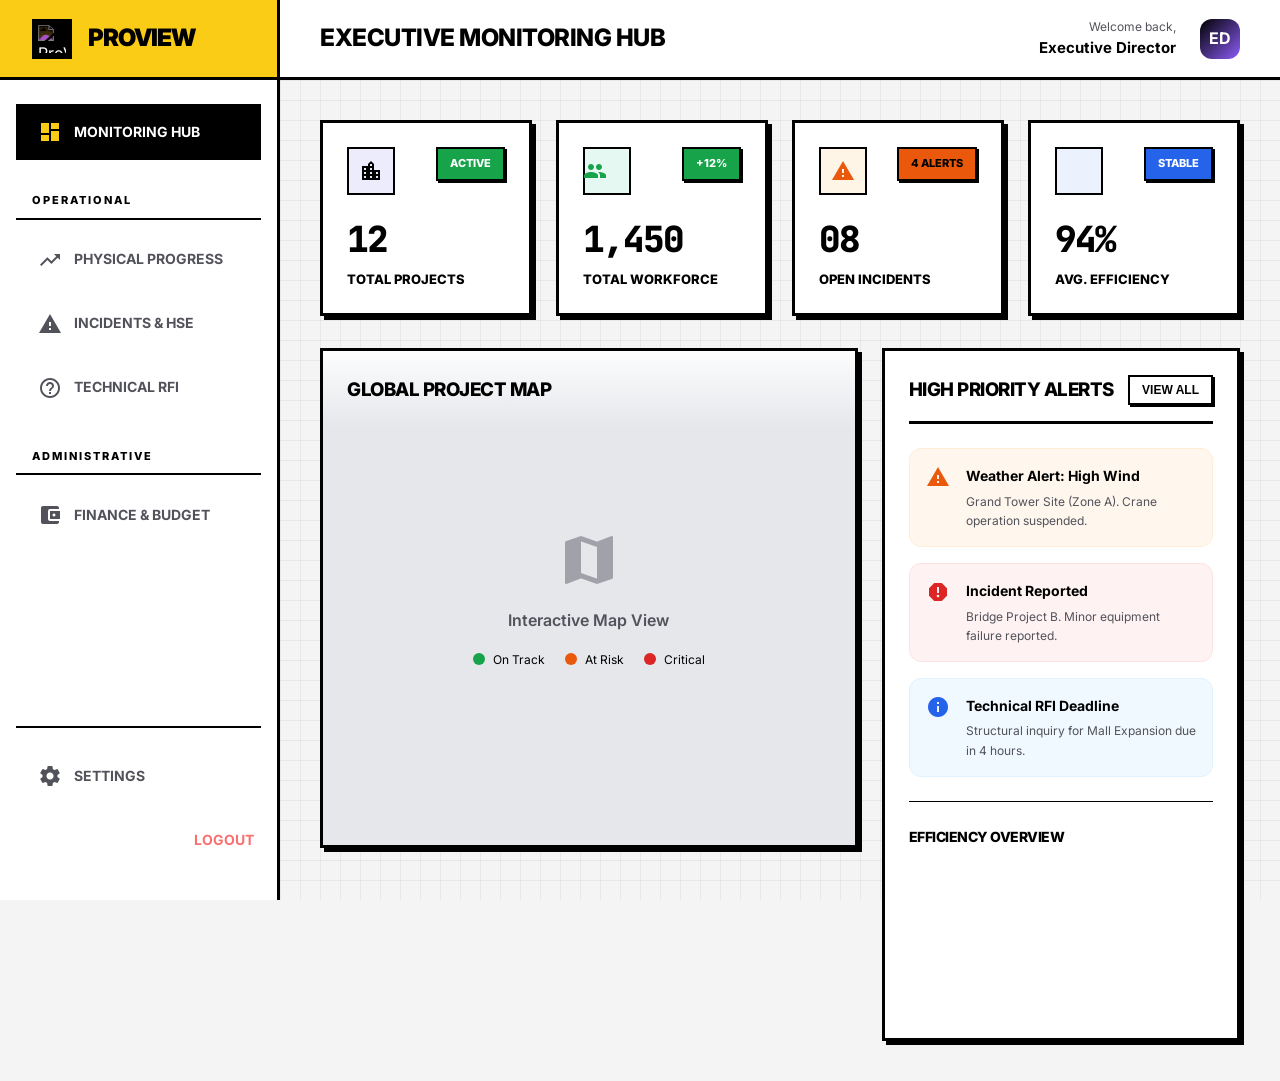
==== dashboard.html @ 0d22e781 "Initial commit: ProView Monitoring Web App UI with Swiss Minimalist Design" ====
<!DOCTYPE html>
<html lang="id">

<head>
    <meta charset="UTF-8">
    <meta name="viewport" content="width=device-width, initial-scale=1.0">
    <title>Executive Monitoring - ProView</title>
    <!-- Google Fonts & Icons -->
    <link href="https://fonts.googleapis.com/icon?family=Material+Icons" rel="stylesheet">
    <!-- Chart.js -->
    <script src="https://cdn.jsdelivr.net/npm/chart.js"></script>
    <!-- Custom CSS -->
    <link rel="stylesheet" href="css/style.css">
</head>

<body class="mesh-bg">
    <div class="dashboard-layout">
        <!-- Sidebar -->
        <aside class="sidebar">
            <div class="sidebar-header">
                <div class="sidebar-logo">
                    <img src="assets/logo.png" alt="ProView Logo">
                </div>
                <h3>ProView</h3>
            </div>

            <nav class="nav-links">
                <a href="dashboard.html" class="nav-link active">
                    <span class="material-icons">dashboard</span>
                    <span>Monitoring Hub</span>
                </a>

                <p class="nav-group-label">Operational</p>
                <a href="progress.html" class="nav-link">
                    <span class="material-icons">trending_up</span>
                    <span>Physical Progress</span>
                </a>
                <a href="incidents.html" class="nav-link">
                    <span class="material-icons">report_problem</span>
                    <span>Incidents & HSE</span>
                </a>
                <a href="rfi.html" class="nav-link">
                    <span class="material-icons">help_outline</span>
                    <span>Technical RFI</span>
                </a>

                <p class="nav-group-label">Administrative</p>
                <a href="finance.html" class="nav-link">
                    <span class="material-icons">account_balance_wallet</span>
                    <span>Finance & Budget</span>
                </a>
                <a href="resources.html" class="nav-link">
                    <span class="material-icons">inventory_2</span>
                    <span>Resources</span>
                </a>

                <div style="margin-top: auto; padding-top: 20px; border-top: 2px solid #000000;">
                    <a href="settings.html" class="nav-link">
                        <span class="material-icons">settings</span>
                        <span>Settings</span>
                    </a>
                    <a href="index.html" class="nav-link" style="color: #F87171;">
                        <span class="material-icons">logout</span>
                        <span>Logout</span>
                    </a>
                </div>
            </nav>
        </aside>

        <!-- Main Content -->
        <main class="main-content">
            <!-- Top Navbar -->
            <header class="top-navbar">
                <div class="page-header">
                    <h2>Executive Monitoring Hub</h2>
                </div>

                <div style="display: flex; gap: 24px; align-items: center;">
                    <div style="text-align: right;">
                        <div style="font-size: 12px; color: var(--text-muted);">Welcome back,</div>
                        <div style="font-size: 15px; font-weight: 700;">Executive Director</div>
                    </div>
                    <div style="width: 40px; height: 40px; border-radius: 12px; background: linear-gradient(135deg, var(--primary-color), #8B5CF6); display: flex; align-items: center; justify-content: center; color: white; font-weight: 700;">ED</div>
                </div>
            </header>

            <div class="dashboard-padding">
                <!-- Global Stats -->
                <div class="stats-grid">
                    <div class="stat-card-premium">
                        <div class="stat-header">
                            <div class="stat-icon" style="background: rgba(79, 70, 229, 0.1); color: var(--primary-color);">
                                <span class="material-icons">location_city</span>
                            </div>
                            <span class="badge success">Active</span>
                        </div>
                        <div class="stat-val">12</div>
                        <div class="stat-label">Total Projects</div>
                    </div>

                    <div class="stat-card-premium">
                        <div class="stat-header">
                            <div class="stat-icon" style="background: rgba(16, 185, 129, 0.1); color: var(--success);">
                                <span class="material-icons">groups</span>
                            </div>
                            <span class="badge success">+12%</span>
                        </div>
                        <div class="stat-val">1,450</div>
                        <div class="stat-label">Total Workforce</div>
                    </div>

                    <div class="stat-card-premium">
                        <div class="stat-header">
                            <div class="stat-icon" style="background: rgba(245, 158, 11, 0.1); color: var(--warning);">
                                <span class="material-icons">warning</span>
                            </div>
                            <span class="badge warning">4 Alerts</span>
                        </div>
                        <div class="stat-val">08</div>
                        <div class="stat-label">Open Incidents</div>
                    </div>

                    <div class="stat-card-premium">
                        <div class="stat-header">
                            <div class="stat-icon" style="background: rgba(59, 130, 246, 0.1); color: var(--info);">
                                <span class="material-icons">query_stats</span>
                            </div>
                            <span class="badge info">Stable</span>
                        </div>
                        <div class="stat-val">94%</div>
                        <div class="stat-label">Avg. Efficiency</div>
                    </div>
                </div>

                <!-- Main Content Grid -->
                <div class="content-grid">
                    <!-- Map Mockup -->
                    <div class="card" style="padding: 0; overflow: hidden; height: 500px; position: relative;">
                        <div style="padding: 24px; position: absolute; top: 0; left: 0; right: 0; z-index: 10; background: linear-gradient(to bottom, rgba(255,255,255,0.9), transparent);">
                            <h3 class="section-title">Global Project Map</h3>
                        </div>
                        <!-- Placeholder for Map -->
                        <div style="width: 100%; height: 100%; background: #e5e7eb; display: flex; align-items: center; justify-content: center; flex-direction: column; gap: 16px;">
                            <span class="material-icons" style="font-size: 64px; color: var(--text-light);">map</span>
                            <p style="color: var(--text-muted); font-weight: 600;">Interactive Map View</p>
                            <div style="display: flex; gap: 20px;">
                                <div style="display: flex; align-items: center; gap: 8px;"><span style="width: 12px; height: 12px; border-radius: 50%; background: var(--success);"></span> <span style="font-size: 12px;">On Track</span></div>
                                <div style="display: flex; align-items: center; gap: 8px;"><span style="width: 12px; height: 12px; border-radius: 50%; background: var(--warning);"></span> <span style="font-size: 12px;">At Risk</span></div>
                                <div style="display: flex; align-items: center; gap: 8px;"><span style="width: 12px; height: 12px; border-radius: 50%; background: var(--error);"></span> <span style="font-size: 12px;">Critical</span></div>
                            </div>
                        </div>
                    </div>

                    <!-- Recent Activities / Alerts -->
                    <div class="card" style="display: flex; flex-direction: column;">
                        <div class="card-header">
                            <h3 class="section-title">High Priority Alerts</h3>
                            <button class="btn-secondary" style="padding: 6px 12px; font-size: 12px;">View All</button>
                        </div>
                        <div style="display: flex; flex-direction: column; gap: 16px; flex: 1;">
                            <div style="padding: 16px; border-radius: 12px; background: #FFF7ED; border: 1px solid #FFEDD5; display: flex; gap: 16px;">
                                <span class="material-icons" style="color: var(--warning);">warning</span>
                                <div>
                                    <div style="font-weight: 700; font-size: 14px;">Weather Alert: High Wind</div>
                                    <div style="font-size: 12px; color: var(--text-muted); margin-top: 4px;">Grand Tower Site (Zone A). Crane operation suspended.</div>
                                </div>
                            </div>
                            <div style="padding: 16px; border-radius: 12px; background: #FEF2F2; border: 1px solid #FEE2E2; display: flex; gap: 16px;">
                                <span class="material-icons" style="color: var(--error);">report</span>
                                <div>
                                    <div style="font-weight: 700; font-size: 14px;">Incident Reported</div>
                                    <div style="font-size: 12px; color: var(--text-muted); margin-top: 4px;">Bridge Project B. Minor equipment failure reported.</div>
                                </div>
                            </div>
                            <div style="padding: 16px; border-radius: 12px; background: #F0F9FF; border: 1px solid #E0F2FE; display: flex; gap: 16px;">
                                <span class="material-icons" style="color: var(--info);">info</span>
                                <div>
                                    <div style="font-weight: 700; font-size: 14px;">Technical RFI Deadline</div>
                                    <div style="font-size: 12px; color: var(--text-muted); margin-top: 4px;">Structural inquiry for Mall Expansion due in 4 hours.</div>
                                </div>
                            </div>
                        </div>
                        
                        <div style="margin-top: 24px; padding-top: 24px; border-top: 1px solid var(--border-light);">
                            <h4 style="font-size: 14px; margin-bottom: 16px;">Efficiency Overview</h4>
                            <div style="height: 150px;">
                                <canvas id="efficiencyChart"></canvas>
                            </div>
                        </div>
                    </div>
                </div>
            </div>
        </main>
    </div>

    <script>
        const ctx = document.getElementById('efficiencyChart').getContext('2d');
        new Chart(ctx, {
            type: 'line',
            data: {
                labels: ['Mon', 'Tue', 'Wed', 'Thu', 'Fri', 'Sat', 'Sun'],
                datasets: [{
                    label: 'System Efficiency',
                    data: [85, 88, 92, 90, 94, 96, 94],
                    borderColor: '#4F46E5',
                    backgroundColor: 'rgba(79, 70, 229, 0.1)',
                    fill: true,
                    tension: 0.4,
                    borderWidth: 3
                }]
            },
            options: {
                responsive: true,
                maintainAspectRatio: false,
                plugins: { legend: { display: false } },
                scales: {
                    y: { display: false },
                    x: { grid: { display: false } }
                }
            }
        });
    </script>
</body>

</html>
---- css/style.css ----
/* ProView Monitoring Web App - Swiss Minimalist / Brutalist Design System */
@import url('https://fonts.googleapis.com/css2?family=Inter:wght@400;500;600;700;800&family=JetBrains+Mono:wght@700&display=swap');

:root {
    /* Strict Monochrome Palette with Construction Accent */
    --primary-color: #000000; /* Deep Black */
    --primary-hover: #27272A;
    --primary-light: #E4E4E7;
    --secondary-color: #FACC15; /* Stark Construction Yellow */
    
    /* Functional Colors - High Contrast */
    --success: #16A34A;
    --warning: #EA580C;
    --error: #DC2626;
    --info: #2563EB;

    /* Neutrals */
    --bg-body: #F4F4F5; /* Solid Light Grey */
    --bg-surface: #FFFFFF;
    --text-main: #000000;
    --text-muted: #52525B;
    --text-light: #A1A1AA;
    --border-light: #000000; /* Bold Black Borders */

    /* Brutalist Hard Shadows */
    --shadow-sm: 2px 2px 0px 0px #000000;
    --shadow-md: 4px 4px 0px 0px #000000;
    --shadow-lg: 8px 8px 0px 0px #000000;

    /* Dimensions - Zero Radius for Sharpness */
    --header-height: 80px;
    --sidebar-width: 280px;
    --radius-sm: 0px;
    --radius-md: 0px;
    --radius-lg: 0px;
    --radius-xl: 0px;

    --transition-fast: 0.1s linear;
    --transition-smooth: 0.2s ease-in-out;
}

* {
    margin: 0;
    padding: 0;
    box-sizing: border-box;
}

body {
    font-family: 'Inter', sans-serif;
    background-color: var(--bg-body);
    color: var(--text-main);
    line-height: 1.6;
    -webkit-font-smoothing: antialiased;
    overflow-x: hidden;
}

h1, h2, h3, h4, h5, h6 {
    font-family: 'Inter', sans-serif;
    font-weight: 800;
    text-transform: uppercase;
    letter-spacing: -0.5px;
    color: var(--text-main);
}

a {
    text-decoration: none;
    color: inherit;
    transition: var(--transition-fast);
}

/* Blueprint Grid Background */
.mesh-bg {
    background-color: var(--bg-body);
    background-image: 
        linear-gradient(rgba(0, 0, 0, 0.05) 1px, transparent 1px),
        linear-gradient(90deg, rgba(0, 0, 0, 0.05) 1px, transparent 1px);
    background-size: 20px 20px;
    background-attachment: fixed;
}

/* --- Login Page --- */
.login-wrapper {
    min-height: 100vh;
    display: flex;
    align-items: center;
    justify-content: center;
    position: relative;
}

.login-card-glass {
    width: 100%;
    max-width: 460px;
    padding: 48px;
    background: var(--secondary-color); /* Yellow Background for Login */
    border: 3px solid #000000;
    box-shadow: var(--shadow-lg);
    z-index: 10;
}

.login-header {
    text-align: left;
    margin-bottom: 40px;
    border-bottom: 3px solid #000000;
    padding-bottom: 24px;
}

.login-icon-box {
    width: 64px;
    height: 64px;
    background: #000000;
    display: flex;
    align-items: center;
    justify-content: center;
    margin-bottom: 20px;
    color: var(--secondary-color);
}

.login-title {
    font-size: 40px;
    font-weight: 900;
    letter-spacing: -2px;
    margin-bottom: 4px;
}

.text-muted {
    color: var(--text-muted);
    font-size: 15px;
    font-weight: 600;
}

/* Form Styles */
.form-floating {
    position: relative;
    margin-bottom: 24px;
}

.form-floating input {
    width: 100%;
    height: 64px;
    padding: 28px 16px 8px;
    border: 2px solid #000000;
    background: #FFFFFF;
    font-family: 'JetBrains Mono', monospace;
    font-size: 16px;
    font-weight: 700;
    color: #000000;
    outline: none;
}

.form-floating input:focus {
    background: #FFFFFF;
    box-shadow: var(--shadow-sm);
    transform: translate(-2px, -2px);
}

.form-floating label {
    position: absolute;
    left: 16px;
    top: 50%;
    transform: translateY(-50%);
    font-size: 14px;
    font-weight: 700;
    color: #000000;
    pointer-events: none;
    transition: all 0.1s linear;
    text-transform: uppercase;
}

.form-floating input:focus ~ label,
.form-floating input:not(:placeholder-shown) ~ label {
    top: 18px;
    transform: translateY(-50%) scale(0.8);
    color: #000000;
}

.btn-primary {
    width: 100%;
    height: 60px;
    background: #000000;
    color: white;
    border: 2px solid #000000;
    font-family: 'Inter', sans-serif;
    font-weight: 800;
    text-transform: uppercase;
    font-size: 16px;
    letter-spacing: 1px;
    cursor: pointer;
    display: flex;
    align-items: center;
    justify-content: center;
    gap: 12px;
    transition: all 0.1s;
}

.btn-primary:hover {
    background: #FFFFFF;
    color: #000000;
    box-shadow: var(--shadow-sm);
    transform: translate(-2px, -2px);
}

.btn-secondary {
    background: #FFFFFF;
    color: #000000;
    border: 2px solid #000000;
    padding: 10px 20px;
    font-weight: 700;
    text-transform: uppercase;
    font-size: 12px;
    cursor: pointer;
    box-shadow: var(--shadow-sm);
    transition: all 0.1s;
}

.btn-secondary:hover {
    background: var(--secondary-color);
    transform: translate(-2px, -2px);
    box-shadow: var(--shadow-md);
}

/* --- Dashboard Layout --- */
.dashboard-layout {
    display: flex;
    min-height: 100vh;
}

.sidebar {
    width: var(--sidebar-width);
    background: #FFFFFF;
    display: flex;
    flex-direction: column;
    position: fixed;
    height: 100vh;
    z-index: 50;
    border-right: 3px solid #000000;
}

.sidebar-header {
    height: var(--header-height);
    min-height: var(--header-height);
    max-height: var(--header-height);
    display: flex;
    align-items: center;
    padding: 0 32px;
    gap: 16px;
    border-bottom: 3px solid #000000;
    background: var(--secondary-color);
}

.sidebar-logo {
    width: 40px;
    min-width: 40px;
    height: 40px;
    min-height: 40px;
    background: #000000;
    padding: 6px;
    overflow: hidden;
    display: flex;
    align-items: center;
    justify-content: center;
}

.sidebar-logo img {
    width: 100%;
    height: 100%;
    object-fit: contain;
    filter: invert(1);
}

.sidebar-header h3 {
    font-size: 24px;
    color: #000000;
    font-weight: 900;
    letter-spacing: -1px;
}

.nav-links {
    padding: 24px 16px;
    flex: 1;
    display: flex;
    flex-direction: column;
    overflow-y: auto;
}

.nav-group-label {
    padding: 0 16px;
    margin: 24px 0 12px;
    font-size: 11px;
    font-weight: 800;
    color: #000000;
    text-transform: uppercase;
    letter-spacing: 2px;
    border-bottom: 2px solid #000000;
    padding-bottom: 8px;
}

.nav-link {
    display: flex;
    align-items: center;
    gap: 12px;
    padding: 14px 20px;
    color: var(--text-muted);
    margin-bottom: 8px;
    font-weight: 700;
    font-size: 14px;
    border: 2px solid transparent;
    text-transform: uppercase;
}

.nav-link:hover {
    color: #000000;
    border: 2px solid #000000;
    background: #FFFFFF;
    box-shadow: var(--shadow-sm);
    transform: translate(-2px, -2px);
}

.nav-link.active {
    background: #000000;
    color: #FFFFFF;
    border: 2px solid #000000;
}

.nav-link.active .material-icons {
    color: var(--secondary-color);
}

.main-content {
    flex: 1;
    margin-left: var(--sidebar-width);
    min-height: 100vh;
    display: flex;
    flex-direction: column;
}

.top-navbar {
    height: var(--header-height);
    min-height: var(--header-height);
    max-height: var(--header-height);
    background: #FFFFFF;
    border-bottom: 3px solid #000000;
    position: sticky;
    top: 0;
    z-index: 100;
    display: flex;
    align-items: center;
    justify-content: space-between;
    padding: 0 40px;
}

.dashboard-padding {
    padding: 40px;
}

/* Stats Cards */
.stats-grid {
    display: grid;
    grid-template-columns: repeat(4, 1fr);
    gap: 24px;
    margin-bottom: 32px;
}

.stat-card-premium {
    background: #FFFFFF;
    padding: 24px;
    border: 3px solid #000000;
    box-shadow: var(--shadow-md);
}

.stat-card-premium:hover {
    transform: translate(-4px, -4px);
    box-shadow: var(--shadow-lg);
}

.stat-header {
    display: flex;
    justify-content: space-between;
    align-items: flex-start;
    margin-bottom: 16px;
}

.stat-icon {
    width: 48px;
    height: 48px;
    background: #000000;
    color: var(--secondary-color);
    display: flex;
    align-items: center;
    justify-content: center;
    border: 2px solid #000000;
}

.stat-val {
    font-family: 'JetBrains Mono', monospace;
    font-size: 36px;
    font-weight: 800;
    letter-spacing: -2px;
    color: #000000;
}

.stat-label {
    font-size: 13px;
    color: #000000;
    font-weight: 800;
    text-transform: uppercase;
}

/* Map & Grid Layout */
.content-grid {
    display: grid;
    grid-template-columns: 1.5fr 1fr;
    gap: 24px;
}

.card {
    background: #FFFFFF;
    border: 3px solid #000000;
    padding: 24px;
    box-shadow: var(--shadow-md);
}

.card-header {
    display: flex;
    justify-content: space-between;
    align-items: center;
    margin-bottom: 24px;
    border-bottom: 3px solid #000000;
    padding-bottom: 16px;
}

.badge {
    padding: 6px 12px;
    font-size: 11px;
    font-weight: 800;
    text-transform: uppercase;
    border: 2px solid #000000;
    background: #FFFFFF;
    color: #000000;
    box-shadow: 2px 2px 0px 0px #000000;
}

.badge.success { background: var(--success); color: white; }
.badge.warning { background: var(--warning); color: black; }
.badge.error { background: var(--error); color: white; }
.badge.info { background: var(--info); color: white; }

/* Tables */
table {
    width: 100%;
    border-collapse: collapse;
}

th {
    padding: 16px 24px;
    font-size: 12px;
    font-weight: 800;
    color: #000000;
    text-transform: uppercase;
    border-bottom: 3px solid #000000;
    background: var(--primary-light);
}

td {
    padding: 20px 24px;
    font-size: 14px;
    border-bottom: 2px solid #E4E4E7;
    color: #000000;
}

tr:hover td {
    background: #F4F4F5;
}

/* Icons */
.material-icons {
    font-family: 'Material Icons';
    font-weight: normal;
    font-style: normal;
    font-size: 24px;
    display: inline-block;
    line-height: 1;
    text-transform: none;
    letter-spacing: normal;
    word-wrap: normal;
    white-space: nowrap;
    direction: ltr;
    -webkit-font-smoothing: antialiased;
    text-rendering: optimizeLegibility;
    -moz-osx-font-smoothing: grayscale;
    font-feature-settings: 'liga';
}
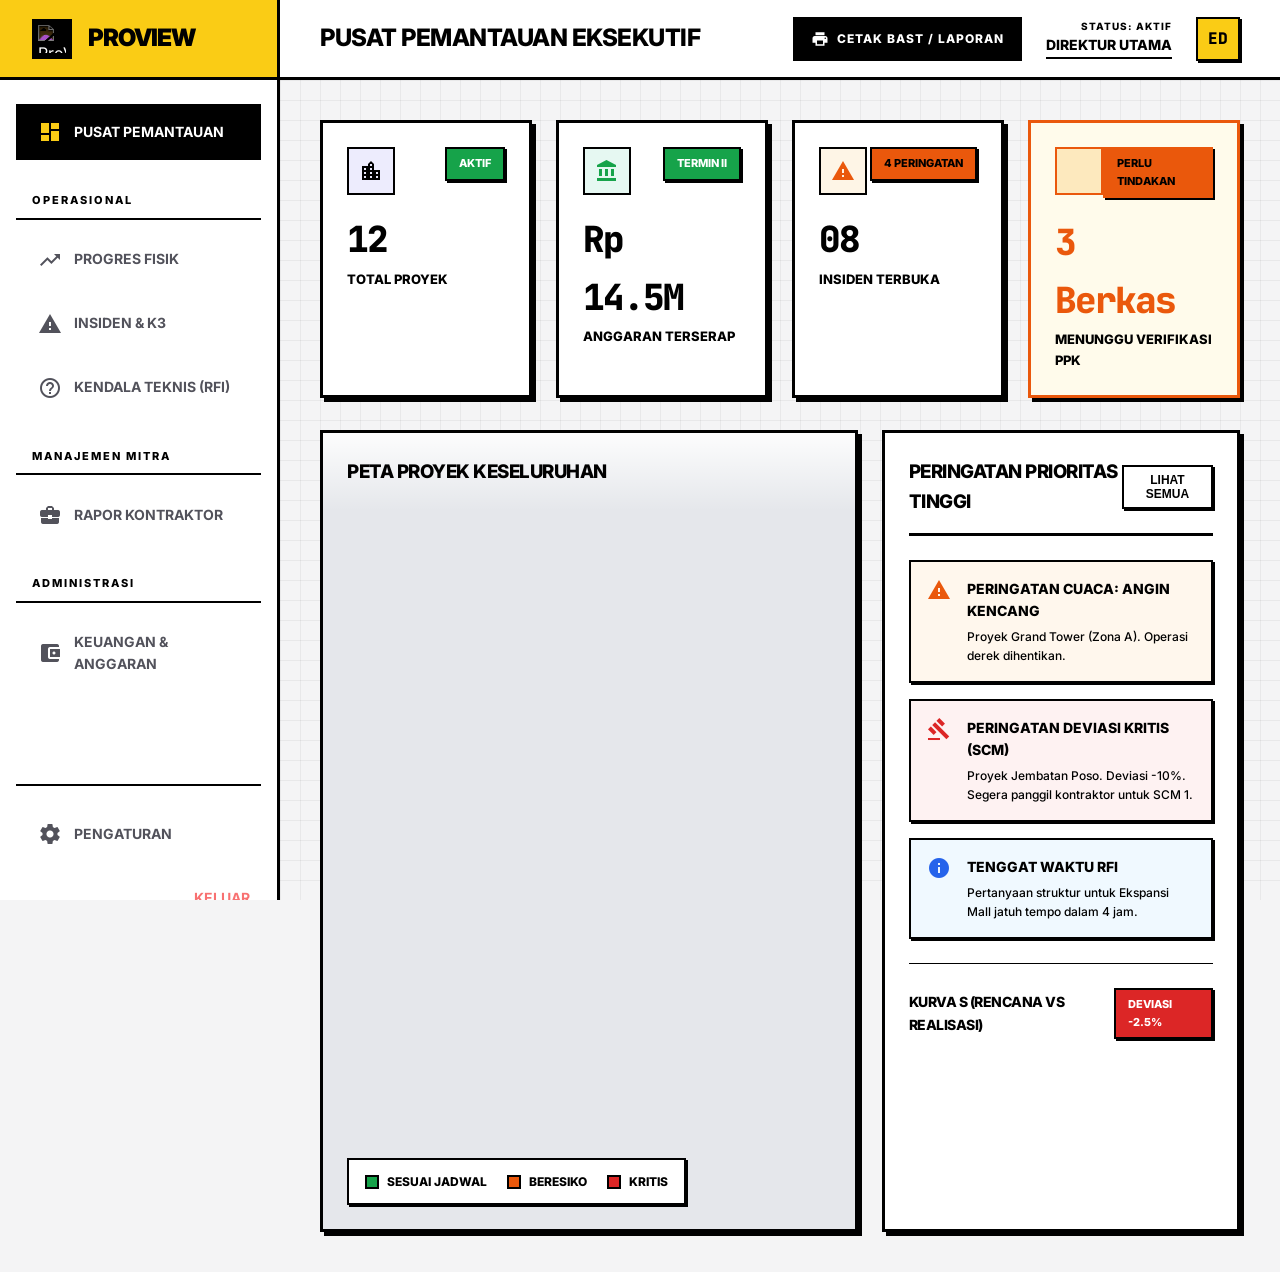
==== commit 7d1e76ab: "feat: complete indonesian localization and add vendor performance module" ====
--- a/dashboard.html
+++ b/dashboard.html
@@ -9,6 +9,9 @@
     <link href="https://fonts.googleapis.com/icon?family=Material+Icons" rel="stylesheet">
     <!-- Chart.js -->
     <script src="https://cdn.jsdelivr.net/npm/chart.js"></script>
+    <!-- Leaflet.js for Interactive Maps -->
+    <link rel="stylesheet" href="https://unpkg.com/leaflet@1.9.4/dist/leaflet.css" />
+    <script src="https://unpkg.com/leaflet@1.9.4/dist/leaflet.js"></script>
     <!-- Custom CSS -->
     <link rel="stylesheet" href="css/style.css">
 </head>
@@ -27,41 +30,47 @@
             <nav class="nav-links">
                 <a href="dashboard.html" class="nav-link active">
                     <span class="material-icons">dashboard</span>
-                    <span>Monitoring Hub</span>
-                </a>
-
-                <p class="nav-group-label">Operational</p>
+                    <span>Pusat Pemantauan</span>
+                </a>
+
+                <p class="nav-group-label">Operasional</p>
                 <a href="progress.html" class="nav-link">
                     <span class="material-icons">trending_up</span>
-                    <span>Physical Progress</span>
+                    <span>Progres Fisik</span>
                 </a>
                 <a href="incidents.html" class="nav-link">
                     <span class="material-icons">report_problem</span>
-                    <span>Incidents & HSE</span>
+                    <span>Insiden & K3</span>
                 </a>
                 <a href="rfi.html" class="nav-link">
                     <span class="material-icons">help_outline</span>
-                    <span>Technical RFI</span>
-                </a>
-
-                <p class="nav-group-label">Administrative</p>
+                    <span>Kendala Teknis (RFI)</span>
+                </a>
+
+                <p class="nav-group-label">Manajemen Mitra</p>
+                <a href="vendor.html" class="nav-link">
+                    <span class="material-icons">business_center</span>
+                    <span>Rapor Kontraktor</span>
+                </a>
+
+                <p class="nav-group-label">Administrasi</p>
                 <a href="finance.html" class="nav-link">
                     <span class="material-icons">account_balance_wallet</span>
-                    <span>Finance & Budget</span>
+                    <span>Keuangan & Anggaran</span>
                 </a>
                 <a href="resources.html" class="nav-link">
                     <span class="material-icons">inventory_2</span>
-                    <span>Resources</span>
+                    <span>SDM & Material</span>
                 </a>
 
                 <div style="margin-top: auto; padding-top: 20px; border-top: 2px solid #000000;">
                     <a href="settings.html" class="nav-link">
                         <span class="material-icons">settings</span>
-                        <span>Settings</span>
+                        <span>Pengaturan</span>
                     </a>
                     <a href="index.html" class="nav-link" style="color: #F87171;">
                         <span class="material-icons">logout</span>
-                        <span>Logout</span>
+                        <span>Keluar</span>
                     </a>
                 </div>
             </nav>
@@ -72,15 +81,20 @@
             <!-- Top Navbar -->
             <header class="top-navbar">
                 <div class="page-header">
-                    <h2>Executive Monitoring Hub</h2>
+                    <h2>Pusat Pemantauan Eksekutif</h2>
                 </div>
 
                 <div style="display: flex; gap: 24px; align-items: center;">
-                    <div style="text-align: right;">
-                        <div style="font-size: 12px; color: var(--text-muted);">Welcome back,</div>
-                        <div style="font-size: 15px; font-weight: 700;">Executive Director</div>
-                    </div>
-                    <div style="width: 40px; height: 40px; border-radius: 12px; background: linear-gradient(135deg, var(--primary-color), #8B5CF6); display: flex; align-items: center; justify-content: center; color: white; font-weight: 700;">ED</div>
+                    <!-- Print Button Added -->
+                    <button class="btn-primary" style="height: 44px; padding: 0 16px; font-size: 12px; gap: 8px; width: auto;" onclick="window.print()">
+                        <span class="material-icons" style="font-size: 18px;">print</span>
+                        CETAK BAST / LAPORAN
+                    </button>
+                    <div style="text-align: right; text-transform: uppercase;">
+                        <div style="font-size: 10px; font-weight: 800; color: #000000; letter-spacing: 1px;">Status: Aktif</div>
+                        <div style="font-size: 14px; font-weight: 800; border-bottom: 2px solid #000000;">Direktur Utama</div>
+                    </div>
+                    <div style="width: 44px; min-width: 44px; height: 44px; min-height: 44px; flex-shrink: 0; border: 2px solid #000000; background: var(--secondary-color); display: flex; align-items: center; justify-content: center; color: #000000; font-family: 'JetBrains Mono', monospace; font-weight: 800; font-size: 16px; box-shadow: 2px 2px 0px 0px #000000;">ED</div>
                 </div>
             </header>
 
@@ -92,21 +106,21 @@
                             <div class="stat-icon" style="background: rgba(79, 70, 229, 0.1); color: var(--primary-color);">
                                 <span class="material-icons">location_city</span>
                             </div>
-                            <span class="badge success">Active</span>
+                            <span class="badge success">Aktif</span>
                         </div>
                         <div class="stat-val">12</div>
-                        <div class="stat-label">Total Projects</div>
+                        <div class="stat-label">Total Proyek</div>
                     </div>
 
                     <div class="stat-card-premium">
                         <div class="stat-header">
                             <div class="stat-icon" style="background: rgba(16, 185, 129, 0.1); color: var(--success);">
-                                <span class="material-icons">groups</span>
-                            </div>
-                            <span class="badge success">+12%</span>
-                        </div>
-                        <div class="stat-val">1,450</div>
-                        <div class="stat-label">Total Workforce</div>
+                                <span class="material-icons">account_balance</span>
+                            </div>
+                            <span class="badge success">Termin II</span>
+                        </div>
+                        <div class="stat-val">Rp 14.5M</div>
+                        <div class="stat-label">Anggaran Terserap</div>
                     </div>
 
                     <div class="stat-card-premium">
@@ -114,75 +128,77 @@
                             <div class="stat-icon" style="background: rgba(245, 158, 11, 0.1); color: var(--warning);">
                                 <span class="material-icons">warning</span>
                             </div>
-                            <span class="badge warning">4 Alerts</span>
+                            <span class="badge warning">4 Peringatan</span>
                         </div>
                         <div class="stat-val">08</div>
-                        <div class="stat-label">Open Incidents</div>
-                    </div>
-
-                    <div class="stat-card-premium">
+                        <div class="stat-label">Insiden Terbuka</div>
+                    </div>
+
+                    <div class="stat-card-premium" style="background: #FFFBEB; border-color: var(--warning);">
                         <div class="stat-header">
-                            <div class="stat-icon" style="background: rgba(59, 130, 246, 0.1); color: var(--info);">
-                                <span class="material-icons">query_stats</span>
-                            </div>
-                            <span class="badge info">Stable</span>
-                        </div>
-                        <div class="stat-val">94%</div>
-                        <div class="stat-label">Avg. Efficiency</div>
+                            <div class="stat-icon" style="background: rgba(245, 158, 11, 0.2); color: var(--warning); border-color: var(--warning);">
+                                <span class="material-icons">fact_check</span>
+                            </div>
+                            <span class="badge warning" style="border-color: var(--warning);">Perlu Tindakan</span>
+                        </div>
+                        <div class="stat-val" style="color: var(--warning);">3 Berkas</div>
+                        <div class="stat-label">Menunggu Verifikasi PPK</div>
                     </div>
                 </div>
 
                 <!-- Main Content Grid -->
                 <div class="content-grid">
                     <!-- Map Mockup -->
-                    <div class="card" style="padding: 0; overflow: hidden; height: 500px; position: relative;">
+                    <div class="card" style="padding: 0; overflow: hidden; position: relative; display: flex; flex-direction: column;">
                         <div style="padding: 24px; position: absolute; top: 0; left: 0; right: 0; z-index: 10; background: linear-gradient(to bottom, rgba(255,255,255,0.9), transparent);">
-                            <h3 class="section-title">Global Project Map</h3>
-                        </div>
-                        <!-- Placeholder for Map -->
-                        <div style="width: 100%; height: 100%; background: #e5e7eb; display: flex; align-items: center; justify-content: center; flex-direction: column; gap: 16px;">
-                            <span class="material-icons" style="font-size: 64px; color: var(--text-light);">map</span>
-                            <p style="color: var(--text-muted); font-weight: 600;">Interactive Map View</p>
-                            <div style="display: flex; gap: 20px;">
-                                <div style="display: flex; align-items: center; gap: 8px;"><span style="width: 12px; height: 12px; border-radius: 50%; background: var(--success);"></span> <span style="font-size: 12px;">On Track</span></div>
-                                <div style="display: flex; align-items: center; gap: 8px;"><span style="width: 12px; height: 12px; border-radius: 50%; background: var(--warning);"></span> <span style="font-size: 12px;">At Risk</span></div>
-                                <div style="display: flex; align-items: center; gap: 8px;"><span style="width: 12px; height: 12px; border-radius: 50%; background: var(--error);"></span> <span style="font-size: 12px;">Critical</span></div>
-                            </div>
+                            <h3 class="section-title">Peta Proyek Keseluruhan</h3>
+                        </div>
+                        <!-- Interactive Map of Sulawesi Tengah -->
+                        <div id="projectMap" style="flex: 1; width: 100%; min-height: 400px; background: #e5e7eb; position: relative; z-index: 1;"></div>
+                        
+                        <!-- Brutalist Legend Overlay -->
+                        <div style="position: absolute; bottom: 24px; left: 24px; background: #FFFFFF; border: 2px solid #000000; padding: 12px 16px; box-shadow: 2px 2px 0px 0px #000000; z-index: 1000; display: flex; gap: 20px;">
+                            <div style="display: flex; align-items: center; gap: 8px;"><span style="width: 14px; height: 14px; border: 2px solid #000000; background: var(--success);"></span> <span style="font-size: 12px; font-weight: 800; text-transform: uppercase;">Sesuai Jadwal</span></div>
+                            <div style="display: flex; align-items: center; gap: 8px;"><span style="width: 14px; height: 14px; border: 2px solid #000000; background: var(--warning);"></span> <span style="font-size: 12px; font-weight: 800; text-transform: uppercase;">Beresiko</span></div>
+                            <div style="display: flex; align-items: center; gap: 8px;"><span style="width: 14px; height: 14px; border: 2px solid #000000; background: var(--error);"></span> <span style="font-size: 12px; font-weight: 800; text-transform: uppercase;">Kritis</span></div>
                         </div>
                     </div>
 
                     <!-- Recent Activities / Alerts -->
                     <div class="card" style="display: flex; flex-direction: column;">
                         <div class="card-header">
-                            <h3 class="section-title">High Priority Alerts</h3>
-                            <button class="btn-secondary" style="padding: 6px 12px; font-size: 12px;">View All</button>
+                            <h3 class="section-title">Peringatan Prioritas Tinggi</h3>
+                            <button class="btn-secondary" style="padding: 6px 12px; font-size: 12px;">Lihat Semua</button>
                         </div>
                         <div style="display: flex; flex-direction: column; gap: 16px; flex: 1;">
-                            <div style="padding: 16px; border-radius: 12px; background: #FFF7ED; border: 1px solid #FFEDD5; display: flex; gap: 16px;">
+                            <div style="padding: 16px; background: #FFF7ED; border: 2px solid #000000; display: flex; gap: 16px; box-shadow: 2px 2px 0px 0px #000000;">
                                 <span class="material-icons" style="color: var(--warning);">warning</span>
                                 <div>
-                                    <div style="font-weight: 700; font-size: 14px;">Weather Alert: High Wind</div>
-                                    <div style="font-size: 12px; color: var(--text-muted); margin-top: 4px;">Grand Tower Site (Zone A). Crane operation suspended.</div>
+                                    <div style="font-weight: 800; font-size: 14px; text-transform: uppercase;">Peringatan Cuaca: Angin Kencang</div>
+                                    <div style="font-size: 12px; color: var(--text-main); font-weight: 500; margin-top: 4px;">Proyek Grand Tower (Zona A). Operasi derek dihentikan.</div>
                                 </div>
                             </div>
-                            <div style="padding: 16px; border-radius: 12px; background: #FEF2F2; border: 1px solid #FEE2E2; display: flex; gap: 16px;">
-                                <span class="material-icons" style="color: var(--error);">report</span>
+                            <div style="padding: 16px; background: #FEF2F2; border: 2px solid #000000; display: flex; gap: 16px; box-shadow: 2px 2px 0px 0px #000000;">
+                                <span class="material-icons" style="color: var(--error);">gavel</span>
                                 <div>
-                                    <div style="font-weight: 700; font-size: 14px;">Incident Reported</div>
-                                    <div style="font-size: 12px; color: var(--text-muted); margin-top: 4px;">Bridge Project B. Minor equipment failure reported.</div>
+                                    <div style="font-weight: 800; font-size: 14px; text-transform: uppercase;">Peringatan Deviasi Kritis (SCM)</div>
+                                    <div style="font-size: 12px; color: var(--text-main); font-weight: 500; margin-top: 4px;">Proyek Jembatan Poso. Deviasi -10%. Segera panggil kontraktor untuk SCM 1.</div>
                                 </div>
                             </div>
-                            <div style="padding: 16px; border-radius: 12px; background: #F0F9FF; border: 1px solid #E0F2FE; display: flex; gap: 16px;">
+                            <div style="padding: 16px; background: #F0F9FF; border: 2px solid #000000; display: flex; gap: 16px; box-shadow: 2px 2px 0px 0px #000000;">
                                 <span class="material-icons" style="color: var(--info);">info</span>
                                 <div>
-                                    <div style="font-weight: 700; font-size: 14px;">Technical RFI Deadline</div>
-                                    <div style="font-size: 12px; color: var(--text-muted); margin-top: 4px;">Structural inquiry for Mall Expansion due in 4 hours.</div>
+                                    <div style="font-weight: 800; font-size: 14px; text-transform: uppercase;">Tenggat Waktu RFI</div>
+                                    <div style="font-size: 12px; color: var(--text-main); font-weight: 500; margin-top: 4px;">Pertanyaan struktur untuk Ekspansi Mall jatuh tempo dalam 4 jam.</div>
                                 </div>
                             </div>
                         </div>
                         
                         <div style="margin-top: 24px; padding-top: 24px; border-top: 1px solid var(--border-light);">
-                            <h4 style="font-size: 14px; margin-bottom: 16px;">Efficiency Overview</h4>
+                            <div style="display: flex; justify-content: space-between; align-items: center; margin-bottom: 16px;">
+                                <h4 style="font-size: 14px; margin: 0;">Kurva S (Rencana vs Realisasi)</h4>
+                                <span class="badge error" style="background: var(--error); color: white;">Deviasi -2.5%</span>
+                            </div>
                             <div style="height: 150px;">
                                 <canvas id="efficiencyChart"></canvas>
                             </div>
@@ -195,30 +211,117 @@
 
     <script>
         const ctx = document.getElementById('efficiencyChart').getContext('2d');
-        new Chart(ctx, {
+        new Chart(document.getElementById('efficiencyChart').getContext('2d'), {
             type: 'line',
             data: {
-                labels: ['Mon', 'Tue', 'Wed', 'Thu', 'Fri', 'Sat', 'Sun'],
-                datasets: [{
-                    label: 'System Efficiency',
-                    data: [85, 88, 92, 90, 94, 96, 94],
-                    borderColor: '#4F46E5',
-                    backgroundColor: 'rgba(79, 70, 229, 0.1)',
-                    fill: true,
-                    tension: 0.4,
-                    borderWidth: 3
-                }]
+                labels: ['Bln 1', 'Bln 2', 'Bln 3', 'Bln 4', 'Bln 5', 'Bln 6', 'Bln 7'],
+                datasets: [
+                    {
+                        label: 'Rencana',
+                        data: [5, 15, 30, 50, 75, 90, 100],
+                        borderColor: '#A1A1AA',
+                        borderWidth: 3,
+                        borderDash: [5, 5],
+                        backgroundColor: 'transparent',
+                        fill: false,
+                        tension: 0.4,
+                        pointRadius: 0
+                    },
+                    {
+                        label: 'Realisasi Fisik',
+                        data: [4, 12, 28, 45, 68, 80],
+                        borderColor: '#000000',
+                        borderWidth: 3,
+                        backgroundColor: 'rgba(250, 204, 21, 0.2)', /* Yellow fill */
+                        fill: true,
+                        tension: 0.4,
+                        pointBackgroundColor: '#FACC15',
+                        pointBorderColor: '#000000',
+                        pointBorderWidth: 2,
+                        pointRadius: 4,
+                        pointHoverRadius: 6
+                    }
+                ]
             },
             options: {
                 responsive: true,
                 maintainAspectRatio: false,
                 plugins: { legend: { display: false } },
                 scales: {
-                    y: { display: false },
+                    y: { beginAtZero: false, min: 60, max: 100, border: { dash: [4, 4] } },
                     x: { grid: { display: false } }
                 }
             }
         });
+
+        // Initialize Map for Sulawesi Tengah
+        document.addEventListener('DOMContentLoaded', function() {
+            // Coordinate center of Sulawesi Tengah
+            var map = L.map('projectMap', { zoomControl: false }).setView([-1.4300, 121.4456], 7);
+            
+            // Add Zoom Control to top right so it doesn't overlap title
+            L.control.zoom({ position: 'topright' }).addTo(map);
+
+            // Define Base Layers
+            var cartoLight = L.tileLayer('https://{s}.basemaps.cartocdn.com/light_all/{z}/{x}/{y}{r}.png', {
+                attribution: '&copy; OpenStreetMap',
+                subdomains: 'abcd',
+                maxZoom: 20
+            });
+
+            var satellite = L.tileLayer('https://server.arcgisonline.com/ArcGIS/rest/services/World_Imagery/MapServer/tile/{z}/{y}/{x}', {
+                attribution: 'Tiles &copy; Esri',
+                maxZoom: 19
+            });
+
+            var streetMap = L.tileLayer('https://{s}.tile.openstreetmap.org/{z}/{x}/{y}.png', {
+                attribution: '&copy; OpenStreetMap',
+                maxZoom: 19
+            });
+
+            // Add Default Layer
+            cartoLight.addTo(map);
+
+            // Add Layer Control Switcher
+            var baseMaps = {
+                "Minimalist (Default)": cartoLight,
+                "Street Map": streetMap,
+                "Satellite Mode": satellite
+            };
+            L.control.layers(baseMaps, null, { position: 'topright' }).addTo(map);
+
+            // Brutalist Marker Icon Generator
+            var createBrutalIcon = function(colorStr) {
+                // Determine actual hex code for mapping since Leaflet uses raw DOM
+                let colorHex = '#000000';
+                if(colorStr === 'var(--success)') colorHex = '#16A34A';
+                if(colorStr === 'var(--warning)') colorHex = '#EA580C';
+                if(colorStr === 'var(--error)') colorHex = '#DC2626';
+
+                return L.divIcon({
+                    className: 'brutal-marker',
+                    html: `<div style="width: 16px; height: 16px; background-color: ${colorHex}; border: 2px solid #000000; box-shadow: 2px 2px 0px 0px #000000; border-radius: 0;"></div>`,
+                    iconSize: [20, 20],
+                    iconAnchor: [10, 10],
+                    popupAnchor: [0, -10]
+                });
+            };
+
+            // Custom popup style via CSS injection
+            const popupStyle = document.createElement('style');
+            popupStyle.innerHTML = `
+                .leaflet-popup-content-wrapper { border-radius: 0; border: 2px solid #000; box-shadow: 4px 4px 0px 0px #000; font-family: 'Inter', sans-serif; }
+                .leaflet-popup-tip-container { display: none; }
+                .leaflet-popup-content { margin: 12px; font-size: 13px; }
+            `;
+            document.head.appendChild(popupStyle);
+
+            // Dummy project locations in Sulawesi Tengah
+            L.marker([-0.8917, 119.8707], {icon: createBrutalIcon('var(--success)')}).addTo(map).bindPopup('<div style="font-weight:800;text-transform:uppercase;">Grand Tower Palu</div><div style="font-weight:600;margin-top:4px;margin-bottom:8px;">STATUS: SESUAI JADWAL</div><a href="progress.html" class="btn-primary" style="display:inline-block; text-decoration:none; text-align:center; padding:4px 8px; font-size:10px; width:100%;">Lihat Detail</a>');
+            L.marker([-1.3962, 120.7516], {icon: createBrutalIcon('var(--warning)')}).addTo(map).bindPopup('<div style="font-weight:800;text-transform:uppercase;">Proyek Jembatan Poso</div><div style="font-weight:600;margin-top:4px;margin-bottom:8px;">STATUS: BERESIKO (CUACA)</div><a href="progress.html" class="btn-primary" style="display:inline-block; text-decoration:none; text-align:center; padding:4px 8px; font-size:10px; width:100%;">Lihat Detail</a>');
+            L.marker([-0.9516, 122.7885], {icon: createBrutalIcon('var(--success)')}).addTo(map).bindPopup('<div style="font-weight:800;text-transform:uppercase;">Ekspansi Mall Luwuk</div><div style="font-weight:600;margin-top:4px;margin-bottom:8px;">STATUS: SESUAI JADWAL</div><a href="progress.html" class="btn-primary" style="display:inline-block; text-decoration:none; text-align:center; padding:4px 8px; font-size:10px; width:100%;">Lihat Detail</a>');
+            L.marker([-2.2743, 121.9862], {icon: createBrutalIcon('var(--error)')}).addTo(map).bindPopup('<div style="font-weight:800;text-transform:uppercase;">Fasilitas Smelter Morowali</div><div style="font-weight:600;margin-top:4px;margin-bottom:8px;">STATUS: KRITIS (RFI)</div><a href="progress.html" class="btn-primary" style="display:inline-block; text-decoration:none; text-align:center; padding:4px 8px; font-size:10px; width:100%;">Lihat Detail</a>');
+        });
     </script>
 </body>
 
--- a/css/style.css
+++ b/css/style.css
@@ -85,6 +85,60 @@
     align-items: center;
     justify-content: center;
     position: relative;
+}
+
+.split-login-container {
+    display: flex;
+    width: 60%;
+    min-width: 800px;
+    max-width: 1000px;
+    height: 60vh;
+    min-height: 540px;
+    background: #FFFFFF;
+    border: 4px solid #000000;
+    box-shadow: 12px 12px 0px 0px #000000;
+    overflow: hidden;
+}
+
+.split-login-left {
+    flex: 0 0 340px;
+    padding: 32px;
+    display: flex;
+    flex-direction: column;
+    background: #FFFFFF;
+    border-right: 4px solid #000000;
+    z-index: 20;
+}
+
+.split-login-right {
+    flex: 1;
+    position: relative;
+    padding: 0;
+    display: flex;
+    flex-direction: column;
+    justify-content: center;
+    overflow: hidden;
+    background: #000000;
+}
+
+/* Make it responsive */
+@media (max-width: 1024px) {
+    .split-login-container {
+        flex-direction: column;
+        width: 90%;
+        min-width: 0;
+        height: auto;
+        min-height: auto;
+    }
+    .split-login-left {
+        flex: 1;
+        width: 100%;
+        border-right: none;
+        border-bottom: 4px solid #000000;
+    }
+    .split-login-right {
+        min-height: 400px;
+    }
 }
 
 .login-card-glass {
